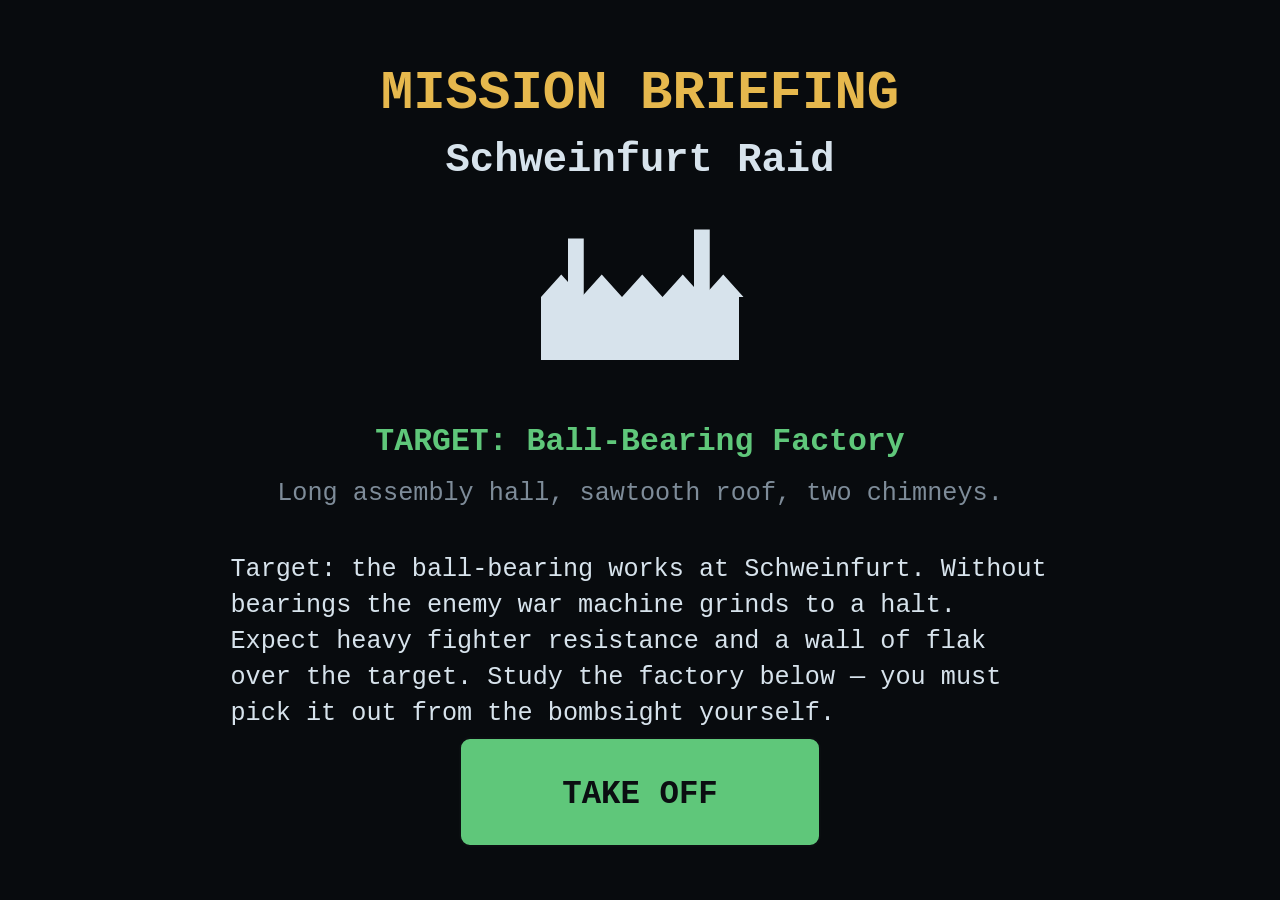
==== index.html @ 4b484fca "Add B-17 Flying Fortress gun-station defense game A phone-first (landscape) web game inspired by the" ====
<!DOCTYPE html>
<html lang="en">
<head>
  <meta charset="UTF-8" />
  <meta name="viewport" content="width=device-width, initial-scale=1.0, maximum-scale=1.0, user-scalable=no, viewport-fit=cover" />
  <meta name="apple-mobile-web-app-capable" content="yes" />
  <meta name="mobile-web-app-capable" content="yes" />
  <meta name="theme-color" content="#1a2026" />
  <title>B-17: Flying Fortress</title>
  <link rel="stylesheet" href="./css/style.css" />
</head>
<body>
  <canvas id="game" aria-label="B-17 Flying Fortress game"></canvas>
  <script type="module" src="./js/main.js"></script>
</body>
</html>
---- css/style.css ----
/* B-17 Flying Fortress — full-bleed canvas game, phone-first landscape. */

* {
  margin: 0;
  padding: 0;
  box-sizing: border-box;
}

html, body {
  width: 100%;
  height: 100%;
  overflow: hidden;
  background: #0b0e11;
  /* Stop the page itself from scrolling / pinch-zooming during play. */
  touch-action: none;
  -webkit-user-select: none;
  user-select: none;
  -webkit-tap-highlight-color: transparent;
  overscroll-behavior: none;
  font-family: "Courier New", ui-monospace, monospace;
}

#game {
  display: block;
  width: 100vw;
  height: 100vh;
  /* The canvas owns all touch; never let the browser interpret gestures. */
  touch-action: none;
  cursor: crosshair;
}
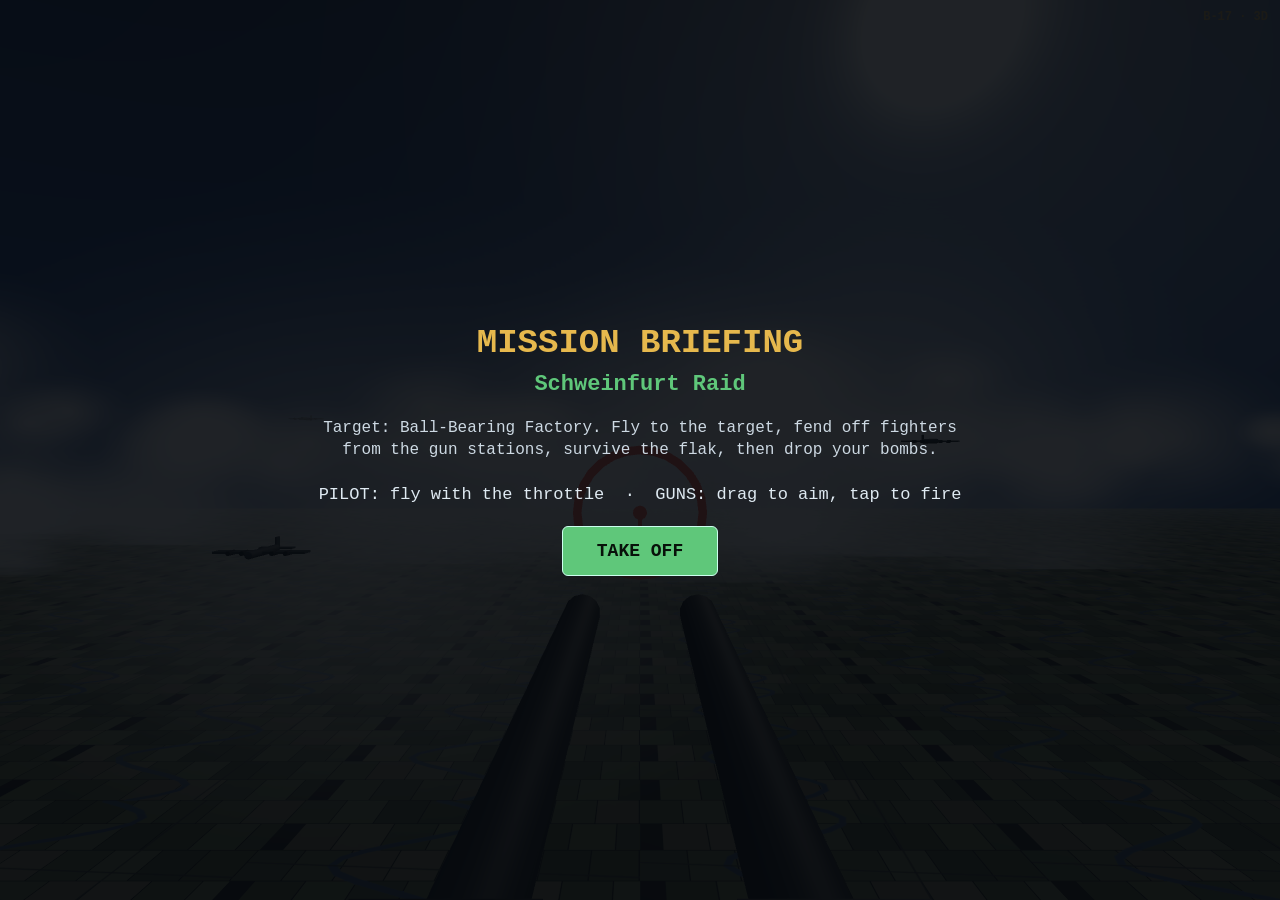
==== commit 09931aee: "Unify into full 3D mission (briefing→cruise→bomb run→results); make 3D the main URL - game.js: compl" ====
--- a/index.html
+++ b/index.html
@@ -5,12 +5,48 @@
   <meta name="viewport" content="width=device-width, initial-scale=1.0, maximum-scale=1.0, user-scalable=no, viewport-fit=cover" />
   <meta name="apple-mobile-web-app-capable" content="yes" />
   <meta name="mobile-web-app-capable" content="yes" />
-  <meta name="theme-color" content="#1a2026" />
-  <title>B-17: Flying Fortress</title>
-  <link rel="stylesheet" href="./css/style.css" />
+  <meta name="theme-color" content="#0a0f14" />
+  <title>B-17 Flying Fortress</title>
+  <style>
+    html, body { margin: 0; height: 100%; overflow: hidden; background: #000; touch-action: none;
+      font-family: "Courier New", monospace; -webkit-user-select: none; user-select: none; color: #dfeaf2; }
+    #c, #o { position: fixed; inset: 0; width: 100vw; height: 100vh; display: block; }
+    #o { z-index: 2; }
+    #bar { position: fixed; z-index: 3; left: 8px; bottom: 8px; display: flex; flex-wrap: wrap; gap: 5px; max-width: 52vw; }
+    #bar button, #drop, .scrn-btn { font-family: inherit; font-weight: bold; color: #cdd9e3;
+      background: rgba(14,20,26,0.82); border: 1px solid #33424f; border-radius: 6px; }
+    #bar button { font-size: 12px; padding: 7px 9px; }
+    #bar button.active { background: #5fc77a; color: #08110a; border-color: #cfe; }
+    #tag { position: fixed; right: 12px; top: 10px; z-index: 3; color: #e6b84d; font-weight: bold; font-size: 12px; opacity: .85; }
+    #drop { position: fixed; z-index: 4; left: 50%; transform: translateX(-50%); bottom: 18px; display: none;
+      font-size: 18px; padding: 14px 30px; background: #5fc77a; color: #08110a; border-color: #cfe; }
+    #screen { position: fixed; inset: 0; z-index: 5; display: none; flex-direction: column; align-items: center;
+      justify-content: center; text-align: center; background: rgba(7,11,15,0.9); padding: 20px; }
+    #screen h1 { color: #e6b84d; margin: 0 0 6px; font-size: clamp(20px, 5vw, 34px); }
+    #screen h2 { color: #5fc77a; margin: 4px 0; font-size: clamp(15px, 3.5vw, 22px); }
+    #screen p { color: #cdd9e3; max-width: 640px; line-height: 1.4; font-size: clamp(13px, 2.6vw, 16px); }
+    #screen .rows { margin: 8px 0; font-size: clamp(13px, 2.8vw, 17px); }
+    #screen .scrn-btn { margin-top: 14px; font-size: 18px; padding: 14px 34px; background: #5fc77a; color: #08110a; border-color: #cfe; }
+  </style>
+  <script type="importmap">
+  { "imports": { "three": "./vendor/three.module.min.js" } }
+  </script>
 </head>
 <body>
-  <canvas id="game" aria-label="B-17 Flying Fortress game"></canvas>
-  <script type="module" src="./js/main.js"></script>
+  <canvas id="c"></canvas>
+  <canvas id="o"></canvas>
+  <div id="bar">
+    <button data-st="pilot">PILOT</button>
+    <button data-st="nose">NOSE</button>
+    <button data-st="top">TOP</button>
+    <button data-st="ball">BALL</button>
+    <button data-st="waistL">L.WST</button>
+    <button data-st="waistR">R.WST</button>
+    <button data-st="tail">TAIL</button>
+  </div>
+  <button id="drop">DROP BOMBS</button>
+  <div id="screen"></div>
+  <div id="tag">B-17 · 3D</div>
+  <script type="module" src="./js/g3d/game.js"></script>
 </body>
 </html>
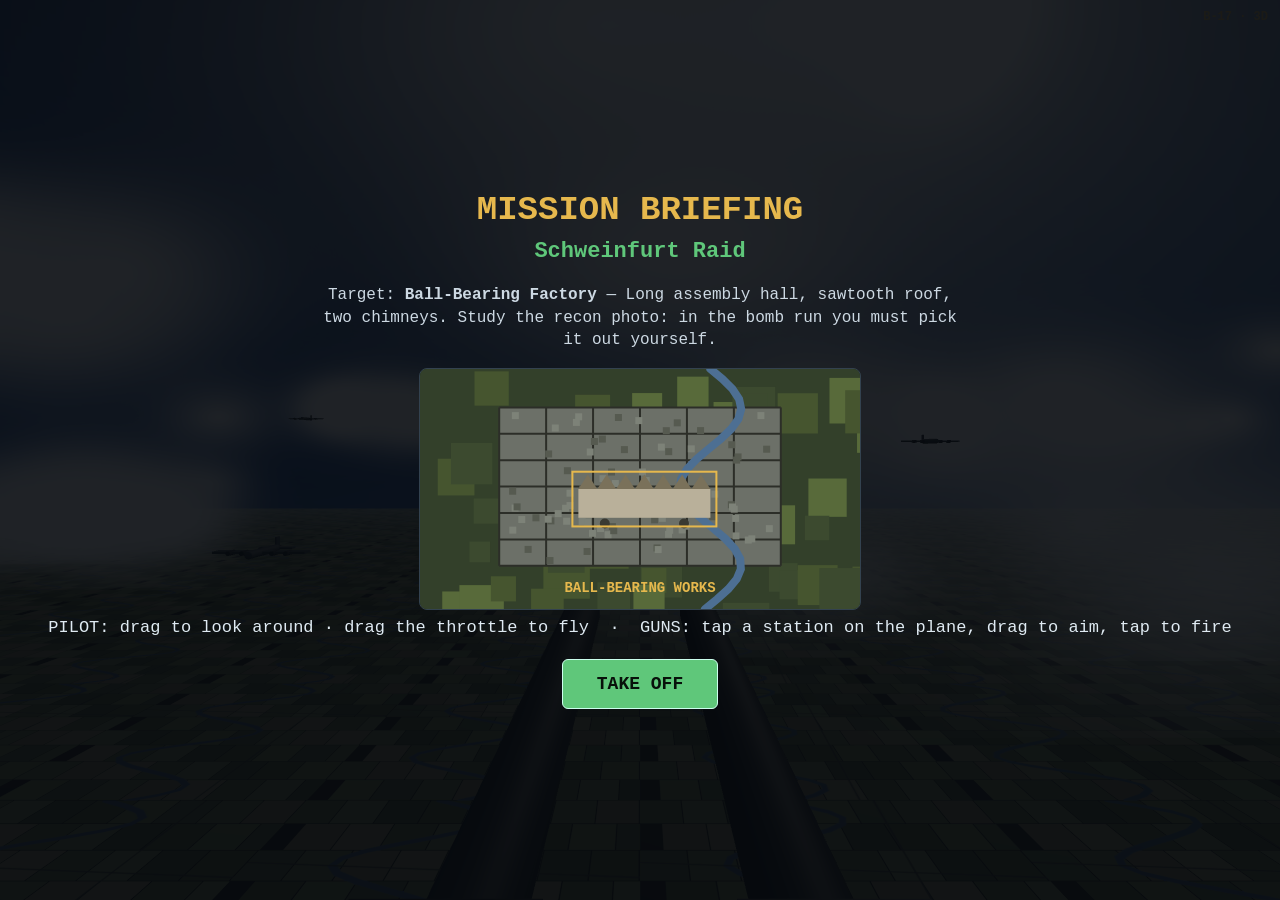
==== commit 4e0d3908: "Cockpit/clouds/fighters/bomb-run overhaul - Cockpit: photo anchored high (panel low, big windscreen," ====
--- a/index.html
+++ b/index.html
@@ -35,15 +35,6 @@
 <body>
   <canvas id="c"></canvas>
   <canvas id="o"></canvas>
-  <div id="bar">
-    <button data-st="pilot">PILOT</button>
-    <button data-st="nose">NOSE</button>
-    <button data-st="top">TOP</button>
-    <button data-st="ball">BALL</button>
-    <button data-st="waistL">L.WST</button>
-    <button data-st="waistR">R.WST</button>
-    <button data-st="tail">TAIL</button>
-  </div>
   <button id="drop">DROP BOMBS</button>
   <div id="screen"></div>
   <div id="tag">B-17 · 3D</div>
